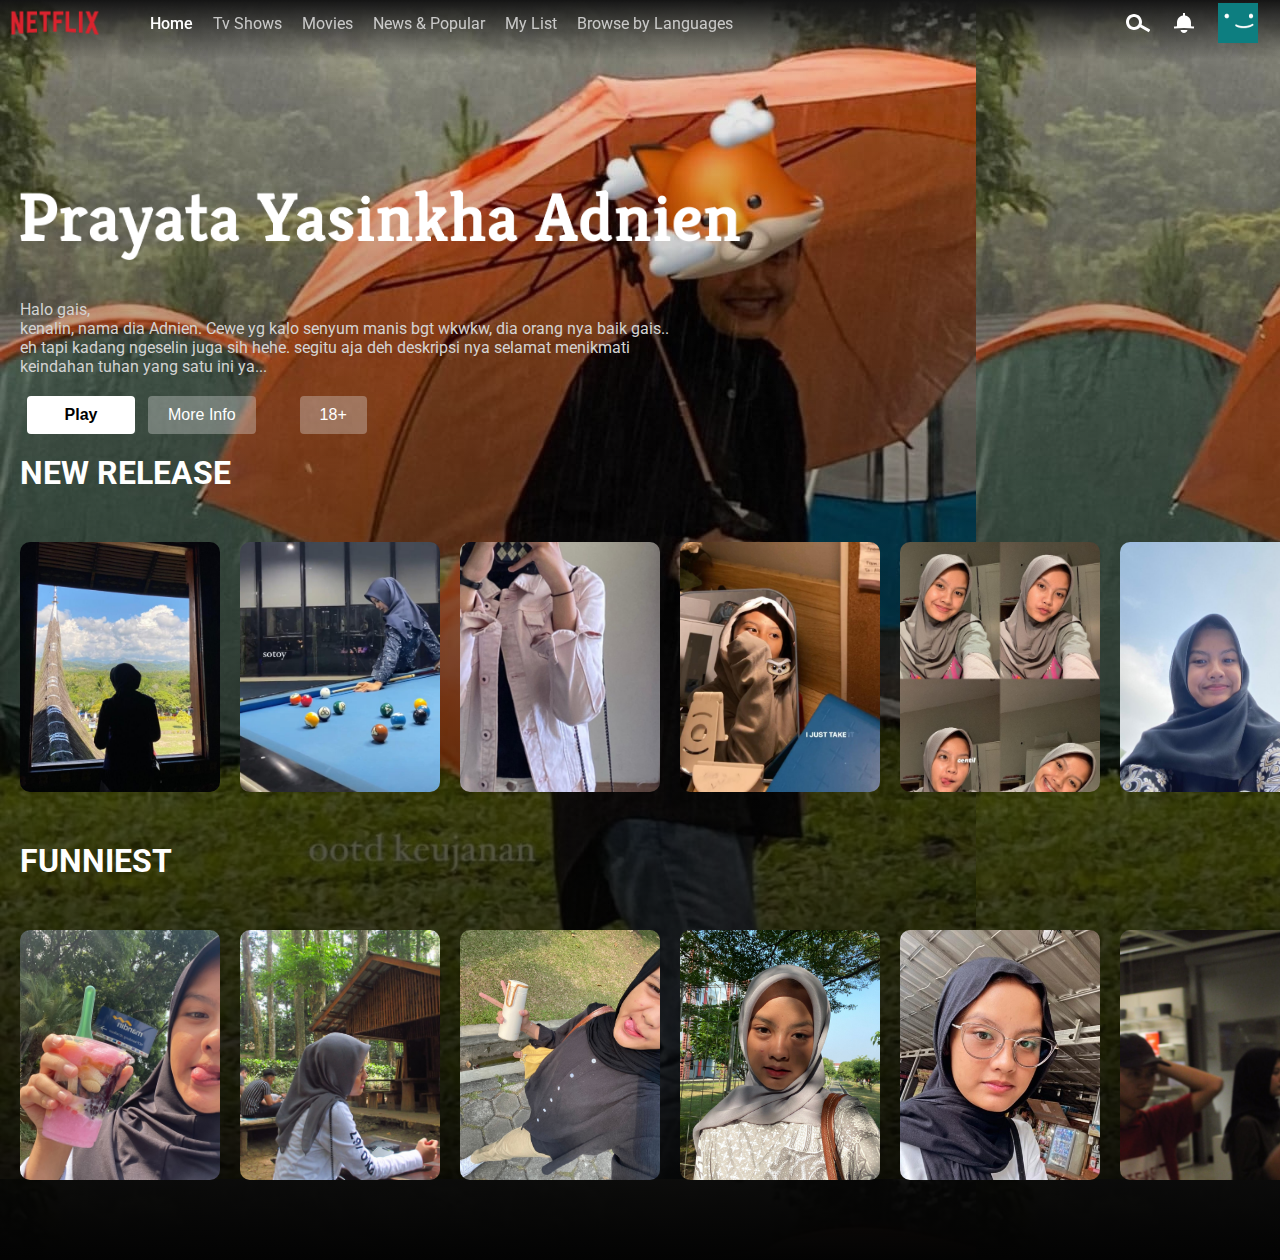
==== index.html @ 859c7f51 "Add files via upload" ====
<html lang="en">
<head>
  <meta charset="UTF-8">
  <meta http-equive="X-UA-compatible" content="IE-edge">
  <meta name="viewport" content="width=device-width, initial-scale=1.0">
  <link rel="stylesheet" href="index.css">
  <link rel="preconnect" href="https://fonts.googleapis.com">
  <link rel="preconnect" href="https://fonts.gstatic.com" crossorigin>
  <link href="https://fonts.googleapis.com/css2?family=Roboto:ital,wght@0,100;0,300;0,400;0,500;0,700;0,900;1,100;1,300;1,400;1,500;1,700;1,900&display=swap" rel="stylesheet">
  <link rel="preconnect" href="https://fonts.googleapis.com">
  <link rel="preconnect" href="https://fonts.gstatic.com" crossorigin>
  <link href="https://fonts.googleapis.com/css2?family=Roboto:ital,wght@0,100;0,300;0,400;0,500;0,700;0,900;1,100;1,300;1,400;1,500;1,700;1,900&family=Sen:wght@400..800&display=swap" rel="stylesheet">
  <title>Prayata Yasinkha Adnien</title>
</head>
<body>
  <header id="header" class="">
    <div class="header-cont container">
        <div class="left-cont">
            <img decoding="async" class="header-brand" src="assets/Netflix_Logo_PMS.png" alt="">
            <ul class="main-nav">
                <li class="nav-item active">Home</li>
                <li class="nav-item">Tv Shows</li>
                <li class="nav-item">Movies</li>
                <li class="nav-item">News & Popular</li>
                <li class="nav-item">My List</li>
                <li class="nav-item">Browse by Languages</li>
            </ul>
        </div>
        <div class="right-cont">
            <svg width="24" height="24" viewBox="0 0 24 24" fill="none" xmlns="http://www.w3.org/2000/svg" class="search-icon"><path fill-rule="evenodd" clip-rule="evenodd" d="M13 11C13 13.7614 10.7614 16 8 16C5.23858 16 3 13.7614 3 11C3 8.23858 5.23858 6 8 6C10.7614 6 13 8.23858 13 11ZM14.0425 16.2431C12.5758 17.932 10.4126 19 8 19C3.58172 19 0 15.4183 0 11C0 6.58172 3.58172 3 8 3C12.4183 3 16 6.58172 16 11C16 11.9287 15.8417 12.8205 15.5507 13.6497L24.2533 18.7028L22.7468 21.2972L14.0425 16.2431Z" fill="currentColor"></path></svg>
            <svg width="24" height="24" viewBox="0 0 24 24" fill="none" xmlns="http://www.w3.org/2000/svg" class="Hawkins-Icon Hawkins-Icon-Standard"><path fill-rule="evenodd" clip-rule="evenodd" d="M13 4.57092C16.3922 5.05624 18.9998 7.9736 18.9998 11.5V15.2538C20.0486 15.3307 21.0848 15.4245 22.107 15.5347L21.8926 17.5232C18.7219 17.1813 15.409 17 11.9998 17C8.59056 17 5.27764 17.1813 2.10699 17.5232L1.89258 15.5347C2.91473 15.4245 3.95095 15.3307 4.99978 15.2538V11.5C4.99978 7.97345 7.6076 5.05599 11 4.57086V2H13V4.57092ZM8.62568 19.3712C8.6621 20.5173 10.1509 22 11.9993 22C13.8477 22 15.3365 20.5173 15.373 19.3712C15.38 19.1489 15.1756 19 14.9531 19H9.04555C8.82308 19 8.61862 19.1489 8.62568 19.3712Z" fill="currentColor"></path></svg>
            <img decoding="async" src="[data-uri]" alt="">
        </div>
    </div>
</header>

<div class="banner-container">
    <div class="hero-container" style="background: linear-gradient(to bottom, rgba(0, 0, 0, 0), #030303), url(assets/adnin7.jpg);">
        <img class="featured-title" src="assets/Prayata Yasinkha Adnien.png" alt="">
            <p class="banner-desc">Halo gais,<br>kenalin, nama dia Adnien. Cewe yg kalo senyum manis bgt wkwkw, dia orang nya baik gais.. eh tapi kadang ngeselin juga sih hehe. segitu aja deh deskripsi nya selamat menikmati keindahan tuhan yang satu ini ya...
            </p>
        <button class="button-info"  onclick="toggleBacksound()" id="toggleButton">Play</button>
        <audio id="backsound" loop>
            <source src="assets/Ed Sheeran - How Would You Feel (Paean) [Official Audio] - Ed Sheeran (youtube).mp3" type="audio/mpeg">
            Browser Anda tidak mendukung elemen audio.
        </audio>

        <script>
            const audio = document.getElementById("backsound");
            const toggleButton = document.getElementById("toggleButton");

        
            function toggleBacksound() {
            if (audio.paused) {
                audio.volume = 0.1; 
                audio.play();
                toggleButton.textContent = "Pause"; 
            } else {
                audio.pause();
                toggleButton.textContent = "Play";
            }
            }
        
        </script>

        <button class="button-img">More Info</button>
        <button class="button-img-info">18+</button>
        <div class="movie-list-container">
            <h1 class="movie-list-title">NEW RELEASE</h1>
            <div class="movie-list-wrapper">
                <div class="movie-list">
    
                    <div class="movie-list-item">
                        <img class="movie-list-item-img" src="assets/adnin8.jpg" alt="">
                    </div>
                    <div class="movie-list-item">
                        <img class="movie-list-item-img" src="assets/adnin9.jpg" alt="">
                    </div>
                    <div class="movie-list-item">
                        <img class="movie-list-item-img" src="assets/adnin12.jpg" alt="">
                    </div>
                    <div class="movie-list-item">
                        <img class="movie-list-item-img" src="assets/adnin11.jpg" alt="">
                    </div>
                    <div class="movie-list-item">
                        <img class="movie-list-item-img" src="assets/adnin10.jpg" alt="">
                    </div>
                    <div class="movie-list-item">
                        <img class="movie-list-item-img" src="assets/adnin13.jpg" alt="">
                    </div>
                   
                </div>
            </div>

            <h1 class="movie-list-title">FUNNIEST</h1>
            <div class="movie-list-wrapper">
                <div class="movie-list">
    
                    <div class="movie-list-item">
                        <img class="movie-list-item-img" src="assets/siadnien.jpg" alt="">
                    </div>
                    <div class="movie-list-item">
                        <img class="movie-list-item-img" src="assets/siadnien2.jpg" alt="">
                    </div>
                    <div class="movie-list-item">
                        <img class="movie-list-item-img" src="assets/adnin3.jpg" alt="">
                    </div>
                    <div class="movie-list-item">
                        <img class="movie-list-item-img" src="assets/adnin4.jpg" alt="">
                    </div>
                    <div class="movie-list-item">
                        <img class="movie-list-item-img" src="assets/adnin6.jpg" alt="">
                    </div>
                    <div class="movie-list-item">
                        <img class="movie-list-item-img" src="assets/berdua.jpg" alt="">
                    </div>
                   
                </div>
            </div>
            
        </div>
    
    <!-- <h1 class="movie-list-title">NEW RELEASE</h1>
        <div class="movie-list-wrapper">
            <div class="movie-list">
                <div class="movie-list-item">
                    <img class="movie-list-item-img" src="assets/adnin2.jpg" alt="">
                </div>
                <div class="movie-list-item">
                    <img class="movie-list-item-img" src="assets/adnin2.jpg" alt="">
                </div>
                <div class="movie-list-item">
                    <img class="movie-list-item-img" src="assets/adnin2.jpg" alt="">
                </div>
                <div class="movie-list-item">
                    <img class="movie-list-item-img" src="assets/adnin2.jpg" alt="">
                </div>
                <div class="movie-list-item">
                    <img class="movie-list-item-img" src="assets/adnin2.jpg" alt="">
                </div>
                <div class="movie-list-item">
                    <img class="movie-list-item-img" src="assets/adnin2.jpg" alt="">
                </div>
            </div>  
        </div> -->
</div>
</div>


</body>
</html>
---- index.css ----
*{
  margin: 0;
}

body{
  font-family: 'roboto', sans-serif;
  background-color: #151515;
}

header{
  background-color: rgba(0, 0, 0, 0.2);
  position: fixed;
  z-index: 100;
  left:0;
  top: 0;
  height: 60px;
  width: 100%;
  transition: all ease 600ms;
  background: linear-gradient(to top, rgba(0, 0, 0, 0), #151515)
}
header.black-bg{
  background-color: rgb(20, 20, 20);
}
.header-cont{
  display: flex;
  flex-direction: row;
  justify-content: space-between;
}

.left-cont, .right-cont{
  display: flex;
  flex-direction: row;
  align-items: center;
}
.header-brand{
  max-width: 110px;
}
.main-nav{
  list-style: none;
  display: inline-flex;
  flex-direction: row;
}
.nav-item{
  margin-right: 20px;
  color: #e5e5e5;
  opacity: .83;
}
.nav-item.active{
  color: white;
  opacity: 1;
  font-weight: 500;
}
.right-cont svg,  .right-cont img{
  margin-right: 22px;
  cursor: pointer;
}
.right-cont svg{
  color: white;
}
.right-cont img{
  max-width:40px;
}

/*BANNNER*/

.banner-container{
  background-color: #151515;
  min-height: calc(100vh - 50px);
  color: white;
}

.hero-container{
  background-color: tomato;
  height: 140vh;
}

.featured-title{
  width: 80vh;
  padding: 20px;
  margin-top: 170px;
  height: auto;
}
.banner-desc{
  width: 650px;
  color: lightgray;
  margin: 30px o;
  padding: 20px;
}

.button-info{
  background-color: white;
  color: black;
  padding: 10px 20px;
  border-radius: 4px;
  border: none;
  outline: none;
  font-weight: bold;
  font-size: 16px;
  margin-left: 3vh;
  cursor: pointer;
  height: 38px;
  width: 12vh;
}

.button-img{
  border:none;
  background-color: rgba(231, 231, 231, 0.332);
  color: white;
  padding: 10px 20px;
  margin-left: 1vh;
  border-radius: 4px;
  align-items: center;
  flex-direction: row;
  font-size: 16px;
  cursor:pointer;
}

.button-img-info{
  border: none;
  border-radius: 4px;
  background-color: rgba(231, 231, 231, 0.332);
  color: white;
  padding: 10px 20px;
  outline: none;
  font-size: 16px;
  margin-left: 40px;
}

/*movie list*/

.movie-list-container{
  padding: 20px;
}


.movie-list{
  display: flex;
  align-items: center;
  height: 350px;
}

.movie-list-item{
  margin-right: 20px;
}

.movie-list-item:hover .movie-list-item-img{
  transform: scale(1.2);
  margin: 0 15px;
  opacity: 1;
}


.movie-list-item-img{
  transition: all 1s ease-in-out;
  width: 200px;
  height: 250px;
  object-fit: cover;
  border-radius: 10px;
}



.movie-list-item-button{
  padding: 10px;
  background-color: white;
  color: black;
  border-radius: 10px;
  outline: none;
  border: none;
  cursor: pointer;
  position: absolute;
  left: 100px;
  opacity: 0;
  margin-top: 100px;
  transition: all 1s ease-in-out;
}
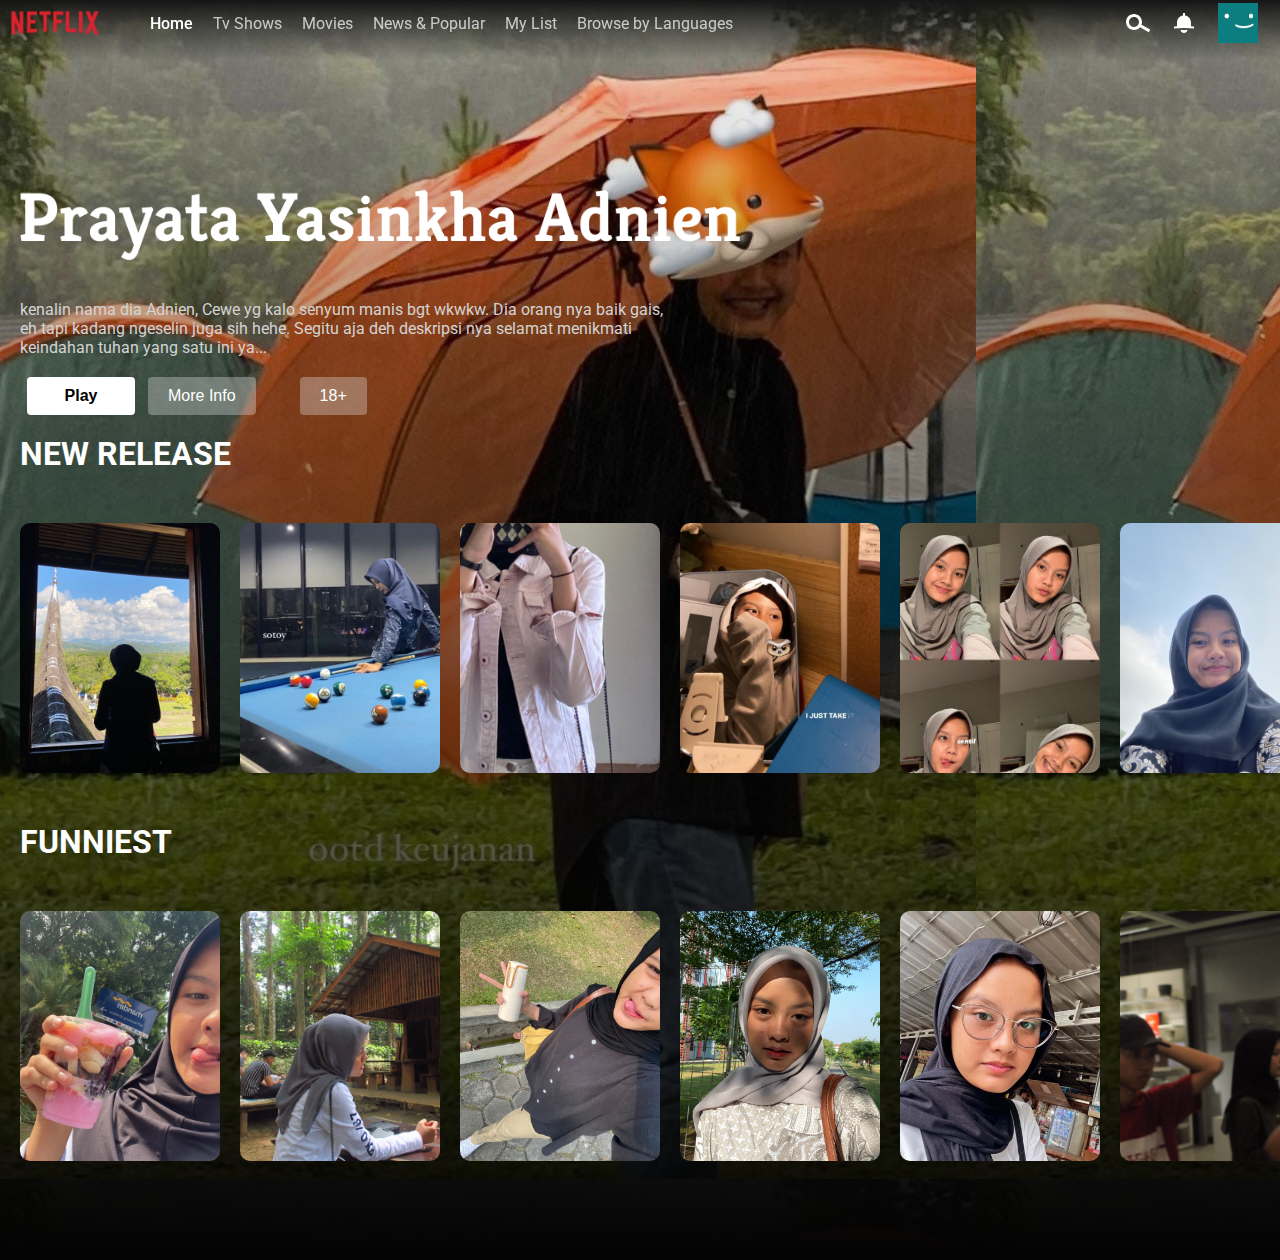
==== commit c002bc3f: "Update index.html" ====
--- a/index.html
+++ b/index.html
@@ -3,6 +3,7 @@
   <meta charset="UTF-8">
   <meta http-equive="X-UA-compatible" content="IE-edge">
   <meta name="viewport" content="width=device-width, initial-scale=1.0">
+  <link rel="icon" href="favicon.ico " type="image/x-icon"/>
   <link rel="stylesheet" href="index.css">
   <link rel="preconnect" href="https://fonts.googleapis.com">
   <link rel="preconnect" href="https://fonts.gstatic.com" crossorigin>
@@ -37,7 +38,7 @@
 <div class="banner-container">
     <div class="hero-container" style="background: linear-gradient(to bottom, rgba(0, 0, 0, 0), #030303), url(assets/adnin7.jpg);">
         <img class="featured-title" src="assets/Prayata Yasinkha Adnien.png" alt="">
-            <p class="banner-desc">Halo gais,<br>kenalin, nama dia Adnien. Cewe yg kalo senyum manis bgt wkwkw, dia orang nya baik gais.. eh tapi kadang ngeselin juga sih hehe. segitu aja deh deskripsi nya selamat menikmati keindahan tuhan yang satu ini ya...
+            <p class="banner-desc">kenalin nama dia Adnien, Cewe yg kalo senyum manis bgt wkwkw. Dia orang nya baik gais, eh tapi kadang ngeselin juga sih hehe. Segitu aja deh deskripsi nya selamat menikmati keindahan tuhan yang satu ini ya...
             </p>
         <button class="button-info"  onclick="toggleBacksound()" id="toggleButton">Play</button>
         <audio id="backsound" loop>
@@ -148,4 +149,4 @@
 
 
 </body>
-</html>+</html>
--- a/index.css
+++ b/index.css
@@ -5,6 +5,7 @@
 body{
   font-family: 'roboto', sans-serif;
   background-color: #151515;
+   display: flex;
 }
 
 header{
@@ -67,6 +68,7 @@
   background-color: #151515;
   min-height: calc(100vh - 50px);
   color: white;
+  display: flex;
 }
 
 .hero-container{
@@ -173,4 +175,4 @@
   opacity: 0;
   margin-top: 100px;
   transition: all 1s ease-in-out;
-}+}
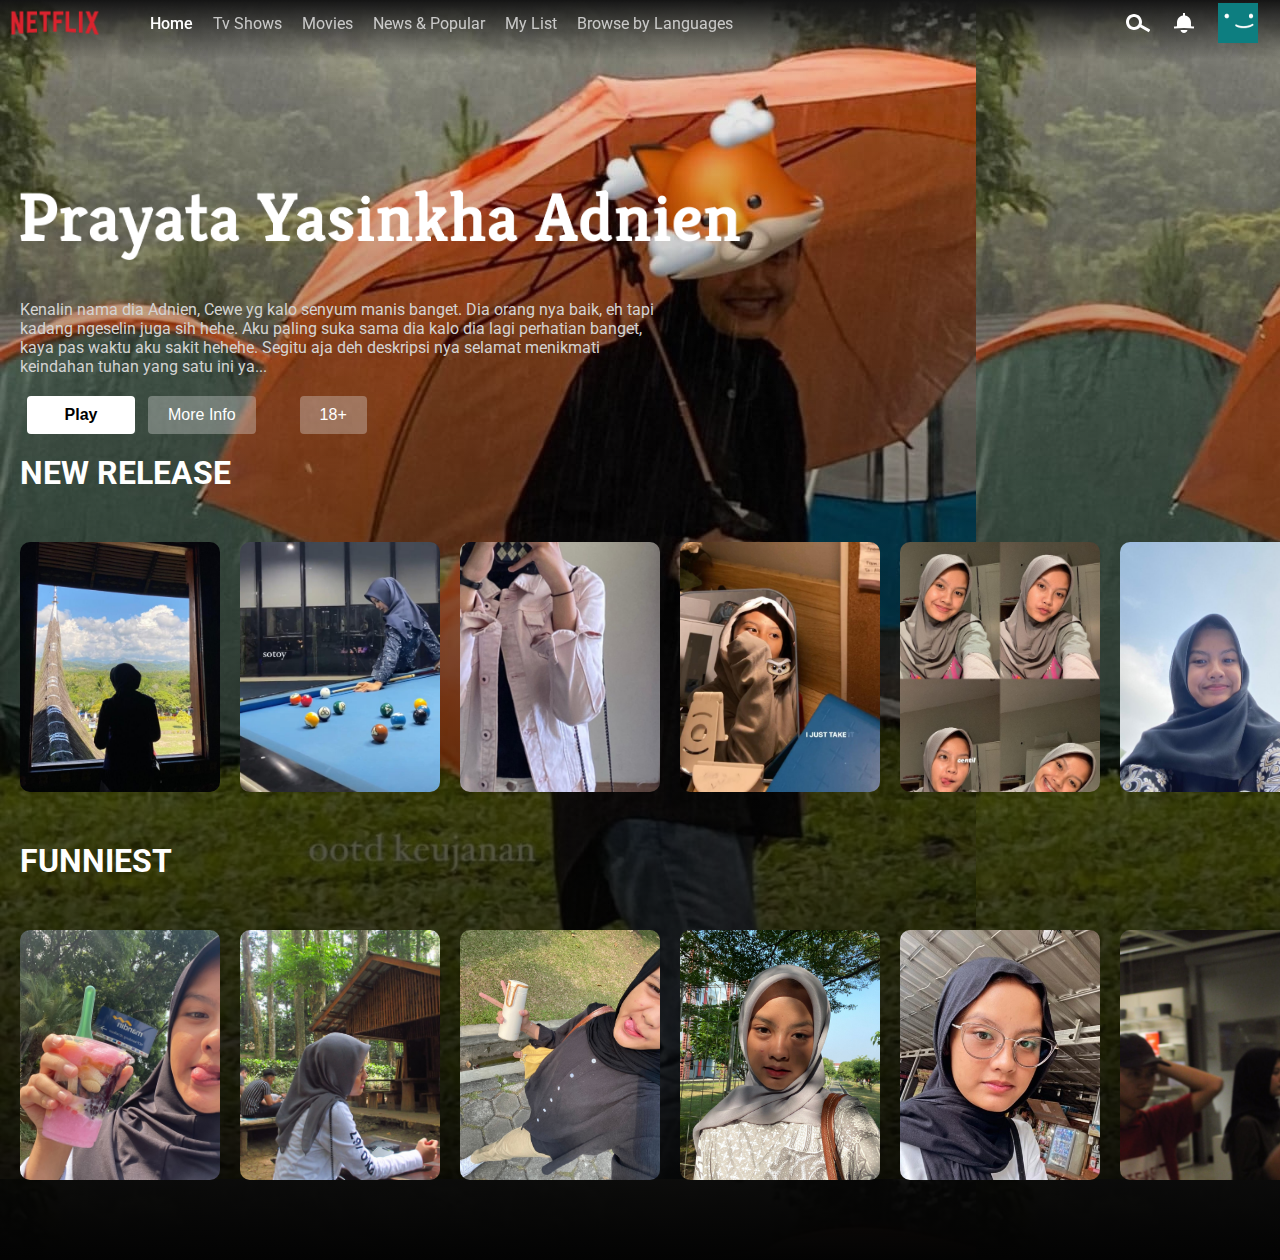
==== commit b228d496: "Update index.html" ====
--- a/index.html
+++ b/index.html
@@ -38,7 +38,7 @@
 <div class="banner-container">
     <div class="hero-container" style="background: linear-gradient(to bottom, rgba(0, 0, 0, 0), #030303), url(assets/adnin7.jpg);">
         <img class="featured-title" src="assets/Prayata Yasinkha Adnien.png" alt="">
-            <p class="banner-desc">kenalin nama dia Adnien, Cewe yg kalo senyum manis bgt wkwkw. Dia orang nya baik gais, eh tapi kadang ngeselin juga sih hehe. Segitu aja deh deskripsi nya selamat menikmati keindahan tuhan yang satu ini ya...
+            <p class="banner-desc">Kenalin nama dia Adnien, Cewe yg kalo senyum manis banget. Dia orang nya baik, eh tapi kadang ngeselin juga sih hehe. Aku paling suka sama dia kalo dia lagi perhatian banget, kaya pas waktu aku sakit hehehe. Segitu aja deh deskripsi nya selamat menikmati keindahan tuhan yang satu ini ya...
             </p>
         <button class="button-info"  onclick="toggleBacksound()" id="toggleButton">Play</button>
         <audio id="backsound" loop>
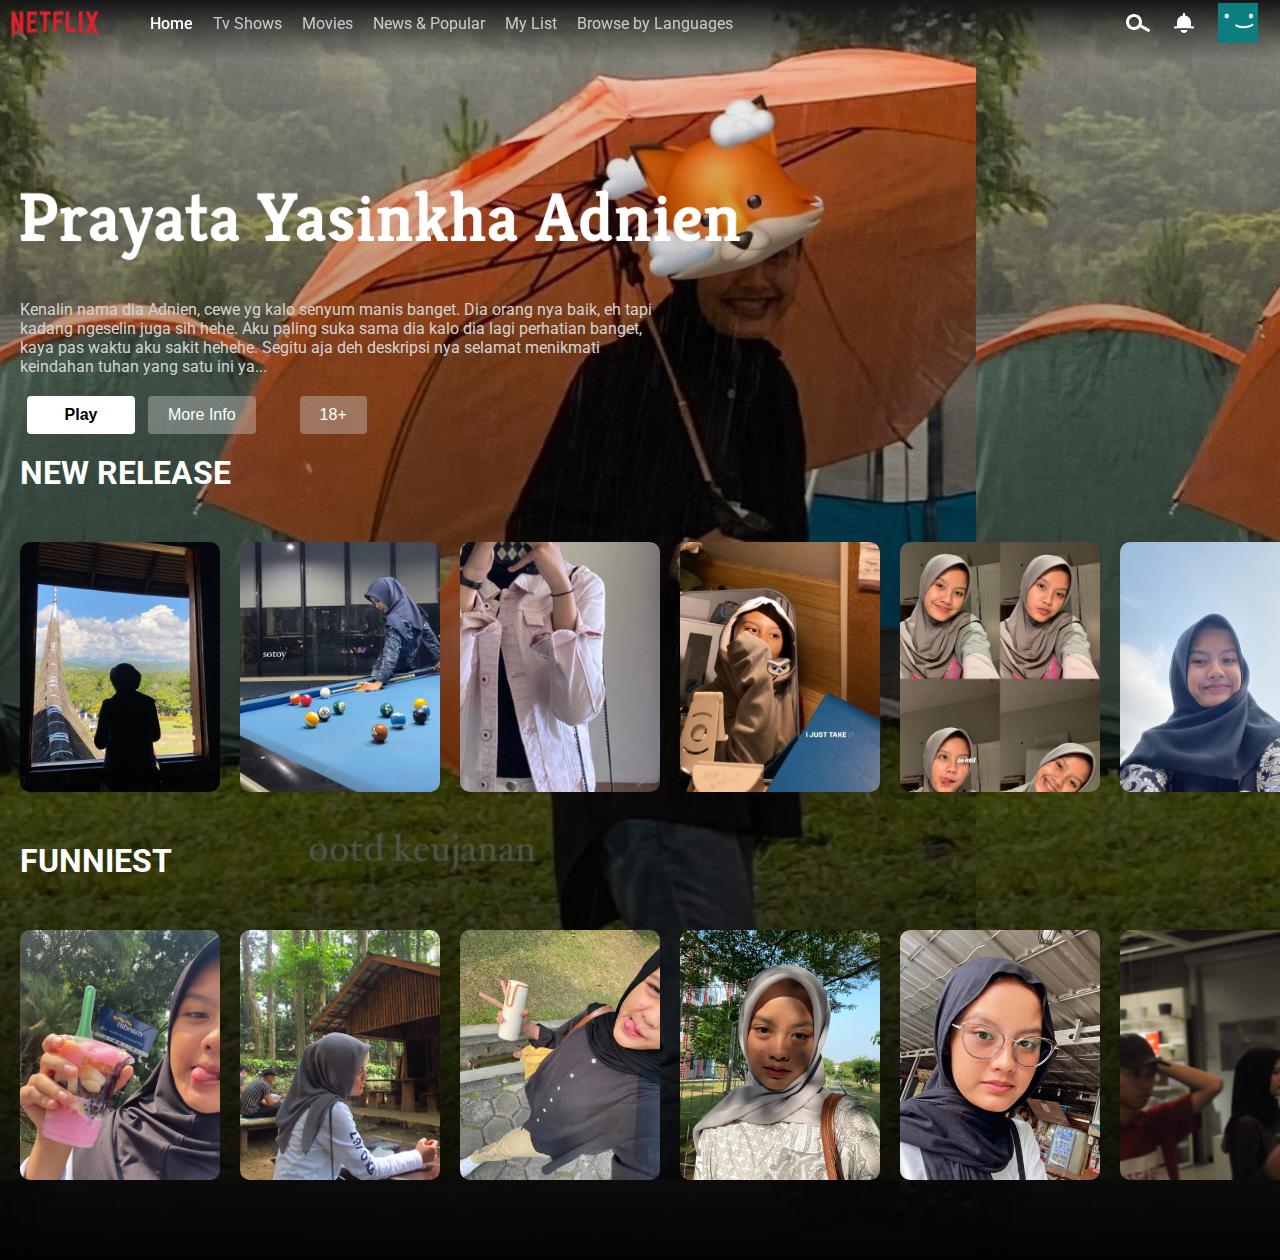
==== commit a973f70f: "Update index.html" ====
--- a/index.html
+++ b/index.html
@@ -38,7 +38,7 @@
 <div class="banner-container">
     <div class="hero-container" style="background: linear-gradient(to bottom, rgba(0, 0, 0, 0), #030303), url(assets/adnin7.jpg);">
         <img class="featured-title" src="assets/Prayata Yasinkha Adnien.png" alt="">
-            <p class="banner-desc">Kenalin nama dia Adnien, Cewe yg kalo senyum manis banget. Dia orang nya baik, eh tapi kadang ngeselin juga sih hehe. Aku paling suka sama dia kalo dia lagi perhatian banget, kaya pas waktu aku sakit hehehe. Segitu aja deh deskripsi nya selamat menikmati keindahan tuhan yang satu ini ya...
+            <p class="banner-desc">Kenalin nama dia Adnien, cewe yg kalo senyum manis banget. Dia orang nya baik, eh tapi kadang ngeselin juga sih hehe. Aku paling suka sama dia kalo dia lagi perhatian banget, kaya pas waktu aku sakit hehehe. Segitu aja deh deskripsi nya selamat menikmati keindahan tuhan yang satu ini ya...
             </p>
         <button class="button-info"  onclick="toggleBacksound()" id="toggleButton">Play</button>
         <audio id="backsound" loop>
